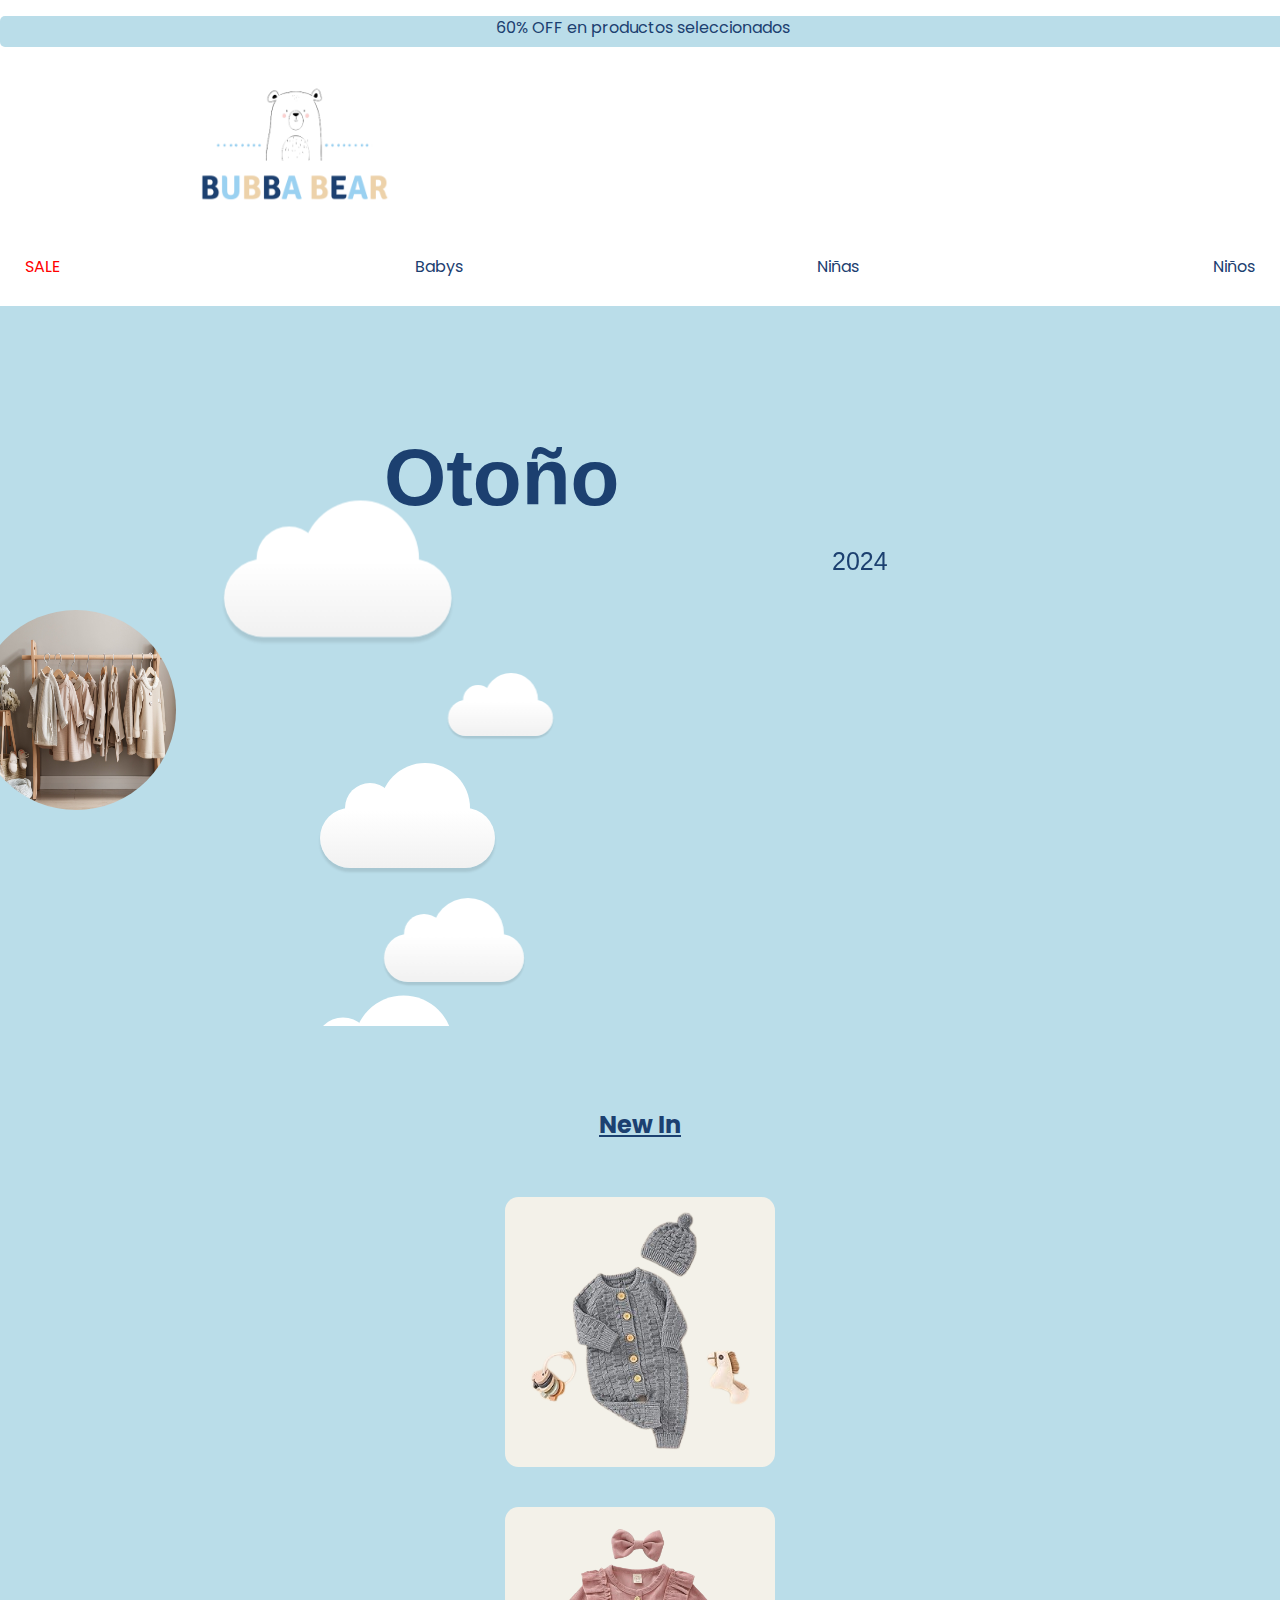
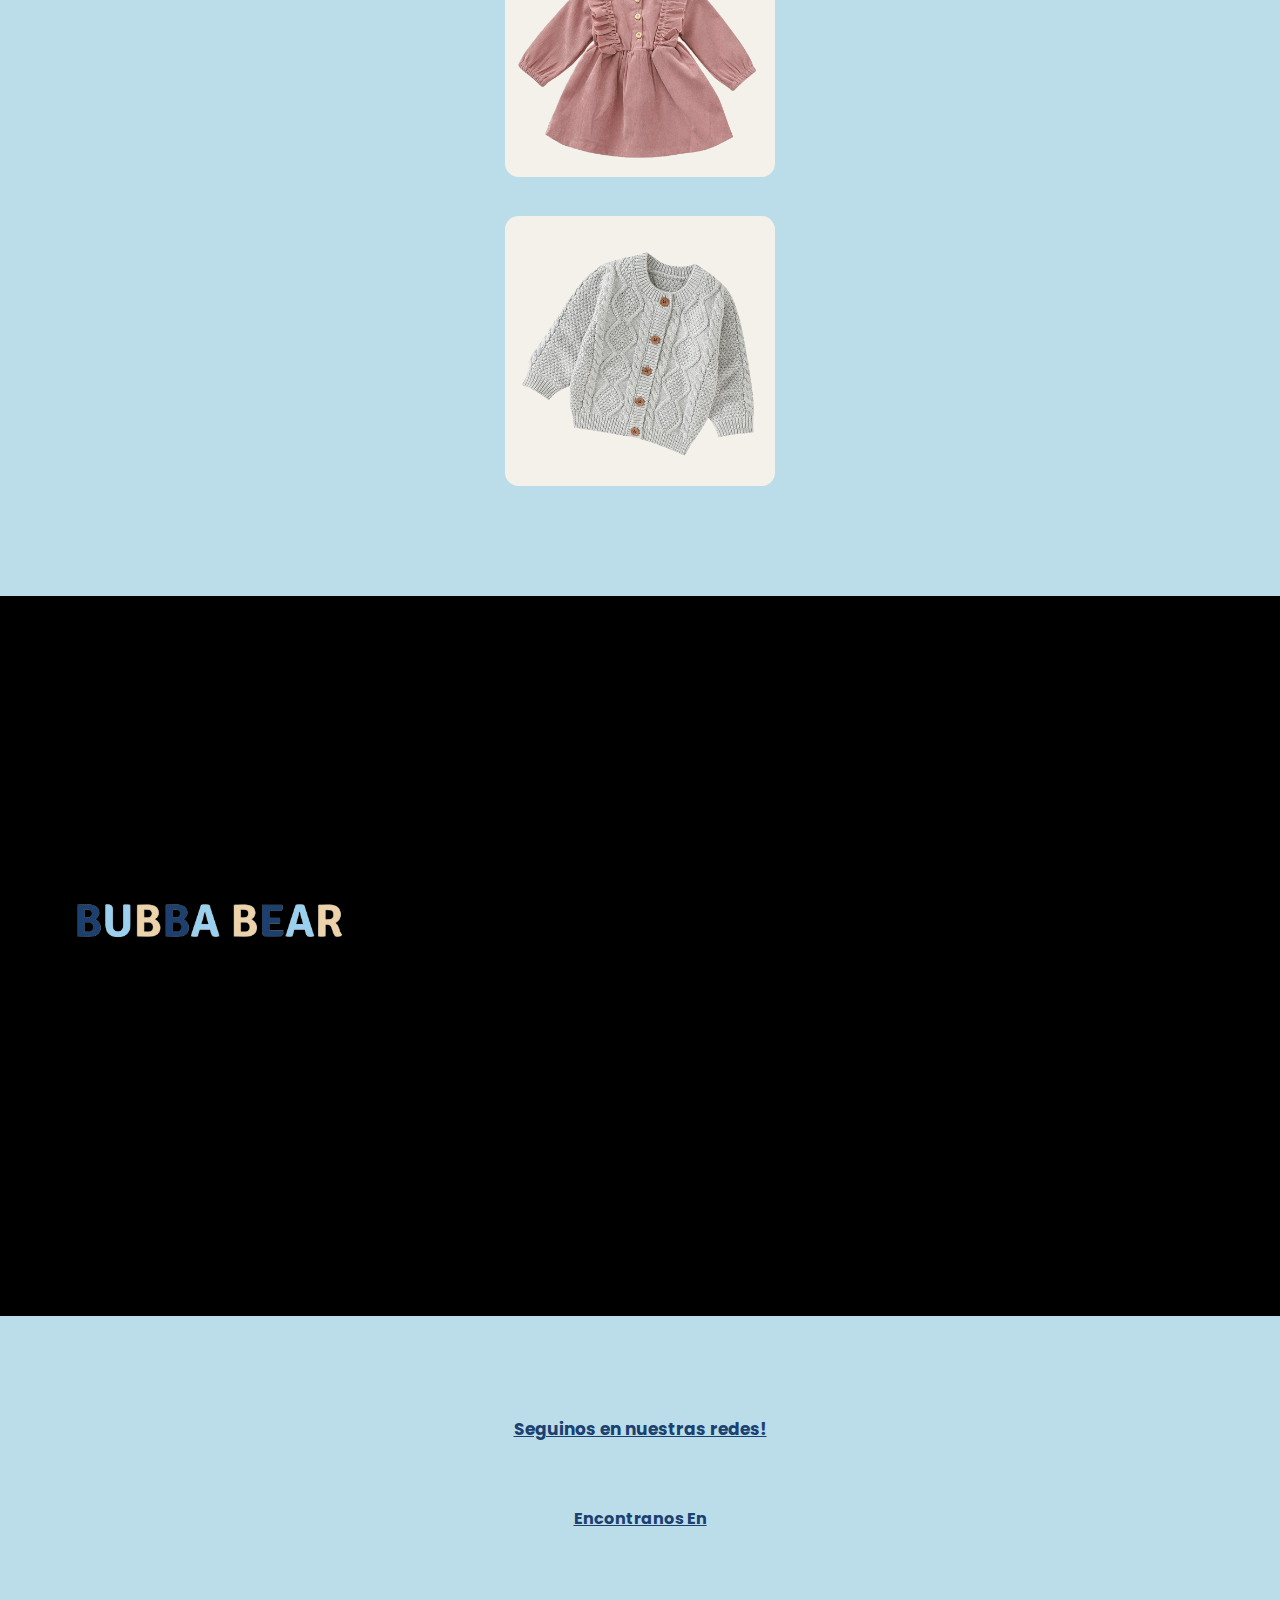
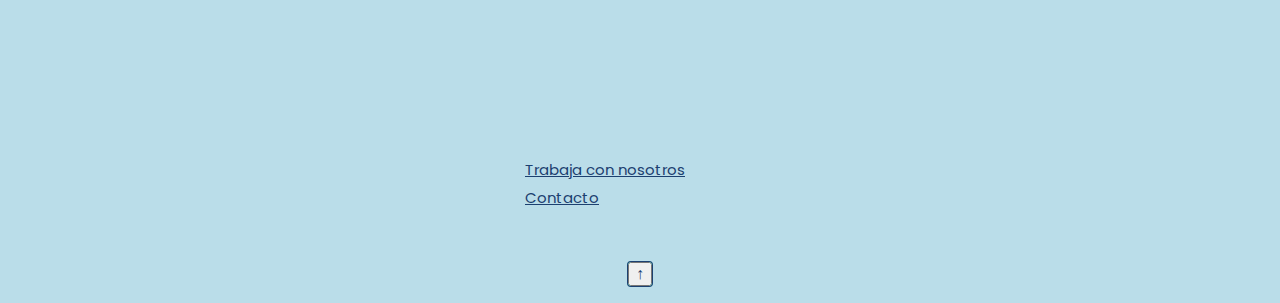
==== index.html @ dec830cc "Formulario listo" ====
<!DOCTYPE html>
<html lang="es">
<head>
    <meta charset="UTF-8">
    <meta name="viewport" content="width=device-width, initial-scale=1.0">
    <meta name="keywords" content="Ropa de niños, Ropa de bebés, Camperas, Accesorios de bebé, Sale, Otoño2024">
    <meta name="description" content="Bubba Bear es un negocio de ropa para niños">
    <meta name="author" content="Nadia Figueroa">

    <link rel="stylesheet" href="normalize.css">
    <link rel="stylesheet" href="style.css">

    <link href="https://fonts.cdnfonts.com/css/jasmitha-script" rel="stylesheet">
    <link rel="stylesheet" href="https://cdnjs.cloudflare.com/ajax/libs/animate.css/4.1.1/animate.min.css">
    <link rel="stylesheet" href="https://cdnjs.cloudflare.com/ajax/libs/font-awesome/6.5.1/css/all.min.css" integrity="sha512-DTOQO9RWCH3ppGqcWaEA1BIZOC6xxalwEsw9c2QQeAIftl+Vegovlnee1c9QX4TctnWMn13TZye+giMm8e2LwA==" crossorigin="anonymous" referrerpolicy="no-referrer"/>
    <link href="https://fonts.googleapis.com/css2?family=Montserrat:wght@300&family=Poppins:wght@300&family=Protest+Strike&display=swap" rel="stylesheet">

    <title>Bubba Bear</title>
</head>
<body>
    <header>
        <p class="animate__animated animate__flash" >60% OFF en productos seleccionados</p>
         <figure>
            <img class="logo" loading="lazy" src="./img-header/osito-logo.png" alt="dibujo de oso">
         </figure>
        <ul class="nav__bar">
            <li>
                <a href="./html/Sale.html">SALE</a>
                <a href="./html/Babys.html">Babys</a>
                <a href="./html/Niñas.html">Niñas</a>
                <a href="./html/Niños.html">Niños</a>
            </li>
        </ul>
    </header>
    <main>
        <section class="section1">
            <!-- Animacion Nubes -->
             <h1 class="titulo__sec__1">Otoño</h1>
            <p class="subtitulo">2024</p>
            <figure class="container__img__sec1">
                <img class="img-ropero" loading="lazy" src="./img-section1/ropa-sec1.jpg" alt="perchero con ropa de niños">
            </figure>
                <div class="x1">
                    <div class="cloud"></div>
                </div>
            
                <div class="x2">
                    <div class="cloud"></div>
                </div>
            
                <div class="x3">
                    <div class="cloud"></div>
                </div>
            
                <div class="x4">
                    <div class="cloud"></div>
                </div>
            
                <div class="x5">
                    <div class="cloud"></div>
                </div>
        </section>
        <section class="section2">
            <figure>
                <h2 class="titulo__Sec2">New In</h2>
            </figure>
            <figure class="img__containerSec2">
                <img class="img__imgsec2__1" loading="lazy" src="./img-section2/RopaDeBebe1.png" alt="">
            </figure>
            <figure class="img__containerSec2">
                <img class="img__imgsec2__2" loading="lazy" src="./img-section2/RopaDeNiña4.png" alt="">
            </figure>
            <figure class="img__containerSec2">
                <img class="img__imgsec2__3" loading="lazy" src="./img-section2/RopaDeNiño1_.png" alt="">
            </figure>
        </section>
        <section class="section3">
            <div class="container__video">
                <img class="logo__Sec3" loading="lazy" src="./section3/osito-logo2.png" alt="Nombre del negocio">
                <video class="video__Sec3" autoplay muted loop src="./section3/Video-sec3.mp4" type="video/mp4"></video>
            </div>
        </section>
        <section class="section4">
        </section>
    </main>
    <footer class="footer">  
        <h2 class="titulo__foot">Seguinos en nuestras redes!</h2>
    <div>
        <a href="https://www.youtube.com/watch?v=KgB7yTvdaOM" target="_blank"><i class="fa-brands fa-youtube"></i></a>
        <a href="https://www.facebook.com/" target="_blank"><i class="fa-brands fa-facebook"></i></a>
        <a href="https://www.instagram.com/" target="_blank"><i class="fa-brands fa-instagram"></i></a>
    </div>

    <div>
    <h2 class="titulo__foot2">Encontranos En</h2>
    <iframe class="mapa__foot" src="https://www.google.com/maps/embed?pb=!1m18!1m12!1m3!1d3284.0111257415133!2d-58.413564624259735!3d-34.603880172954305!2m3!1f0!2f0!3f0!3m2!1i1024!2i768!4f13.1!3m3!1m2!1s0x95bcca8c854bd13f%3A0xfc0cf5c054da4aa1!2sAbasto%20Shopping!5e0!3m2!1ses!2sar!4v1707220405236!5m2!1ses!2sar" style="border:0;" allowfullscreen="" loading="lazy" referrerpolicy="no-referrer-when-downgrade"></iframe>
    </div>

        <ul>
        <li  class="list__foot">   
        <a href="html/form-Trabajo.html" target="_blank">Trabaja con nosotros</a>
        <a href="https://www.whatsapp.com/" target="_blank">Contacto</a>
        </li>
        </ul>

        <figure class="container__btn"><a href="./index.html"><button>↑</button></a></figure>
    </footer>
</body>
</html>
---- style.css ----
@import url(./normalize.css);
@import url(./css/MobileFirst.css);



:root{
    --color-primary: #1C4070;
    --color-secundary:rgb(186, 221, 233);
    --color-terciary:#EDD2AA;
    --color-4: white;
    --color-5: #f3f1e9;
    font-family: 'Poppins', sans-serif;
    scroll-behavior: smooth;
}
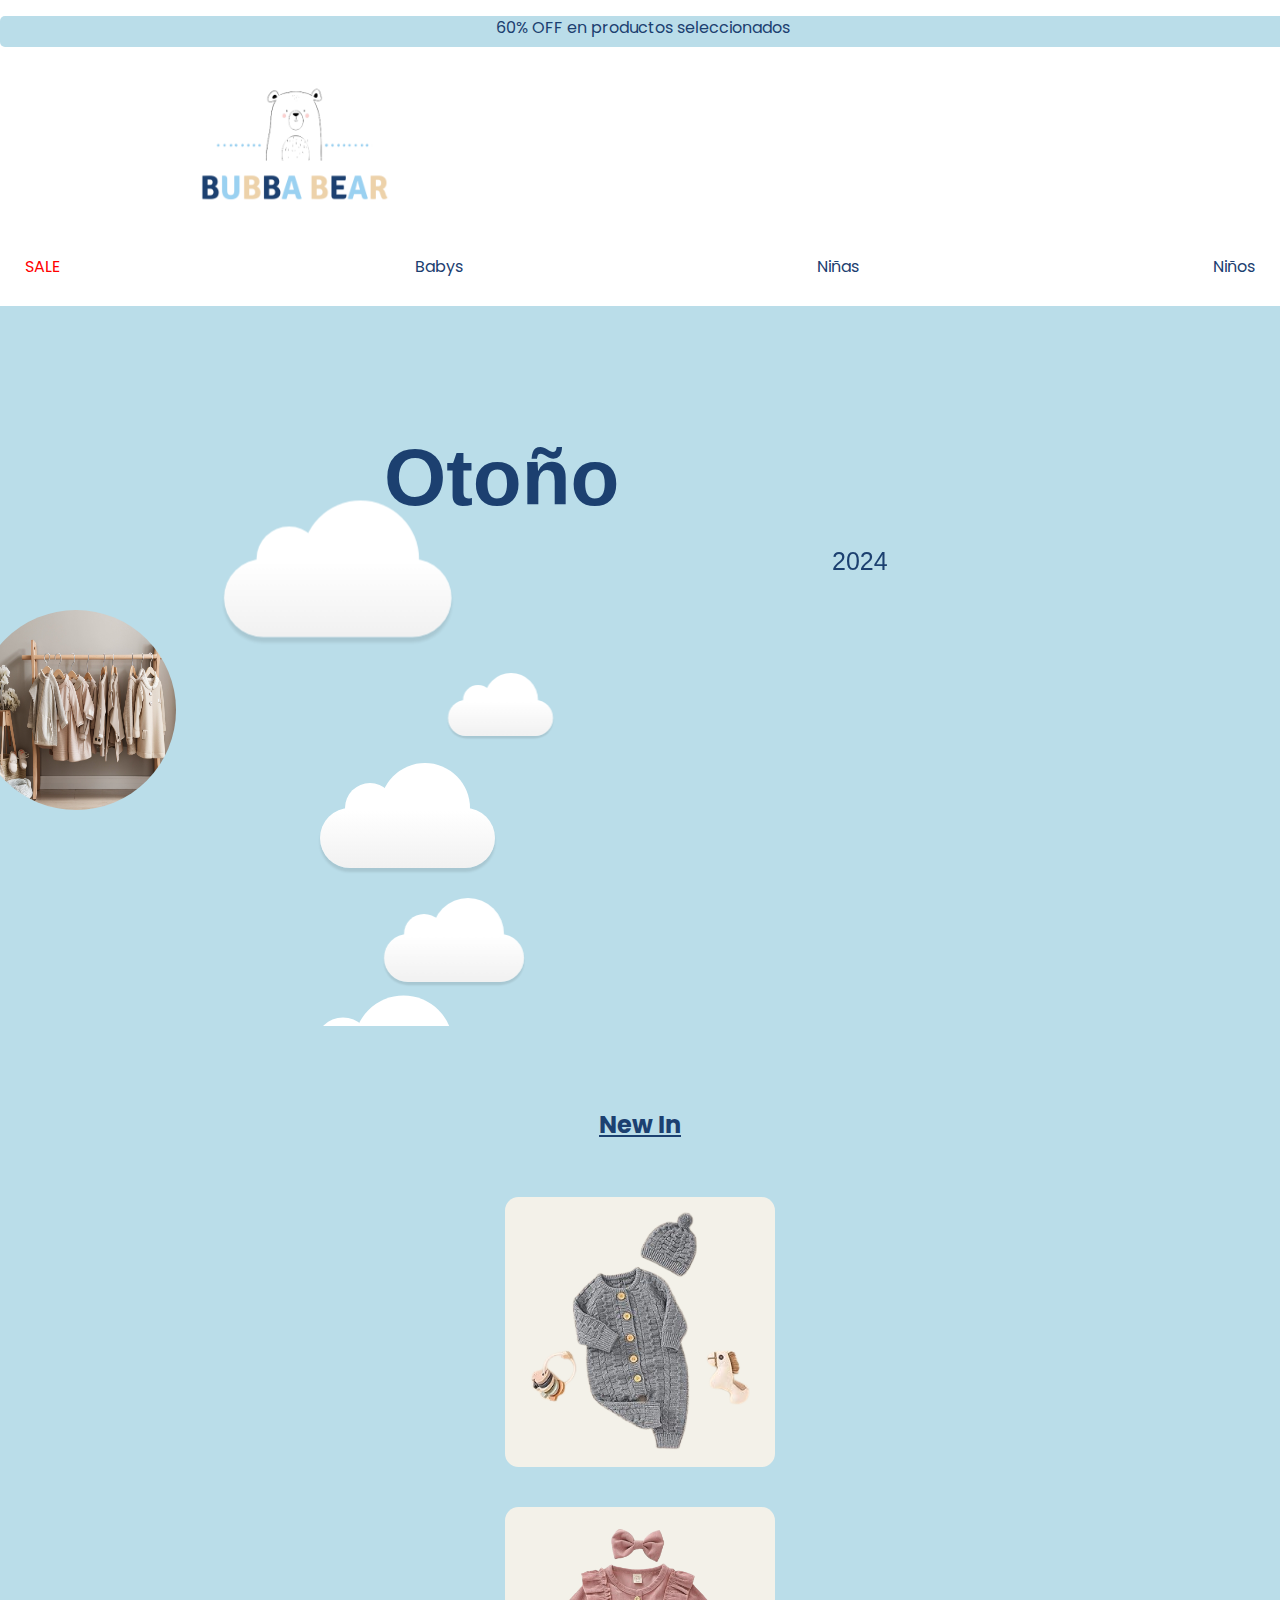
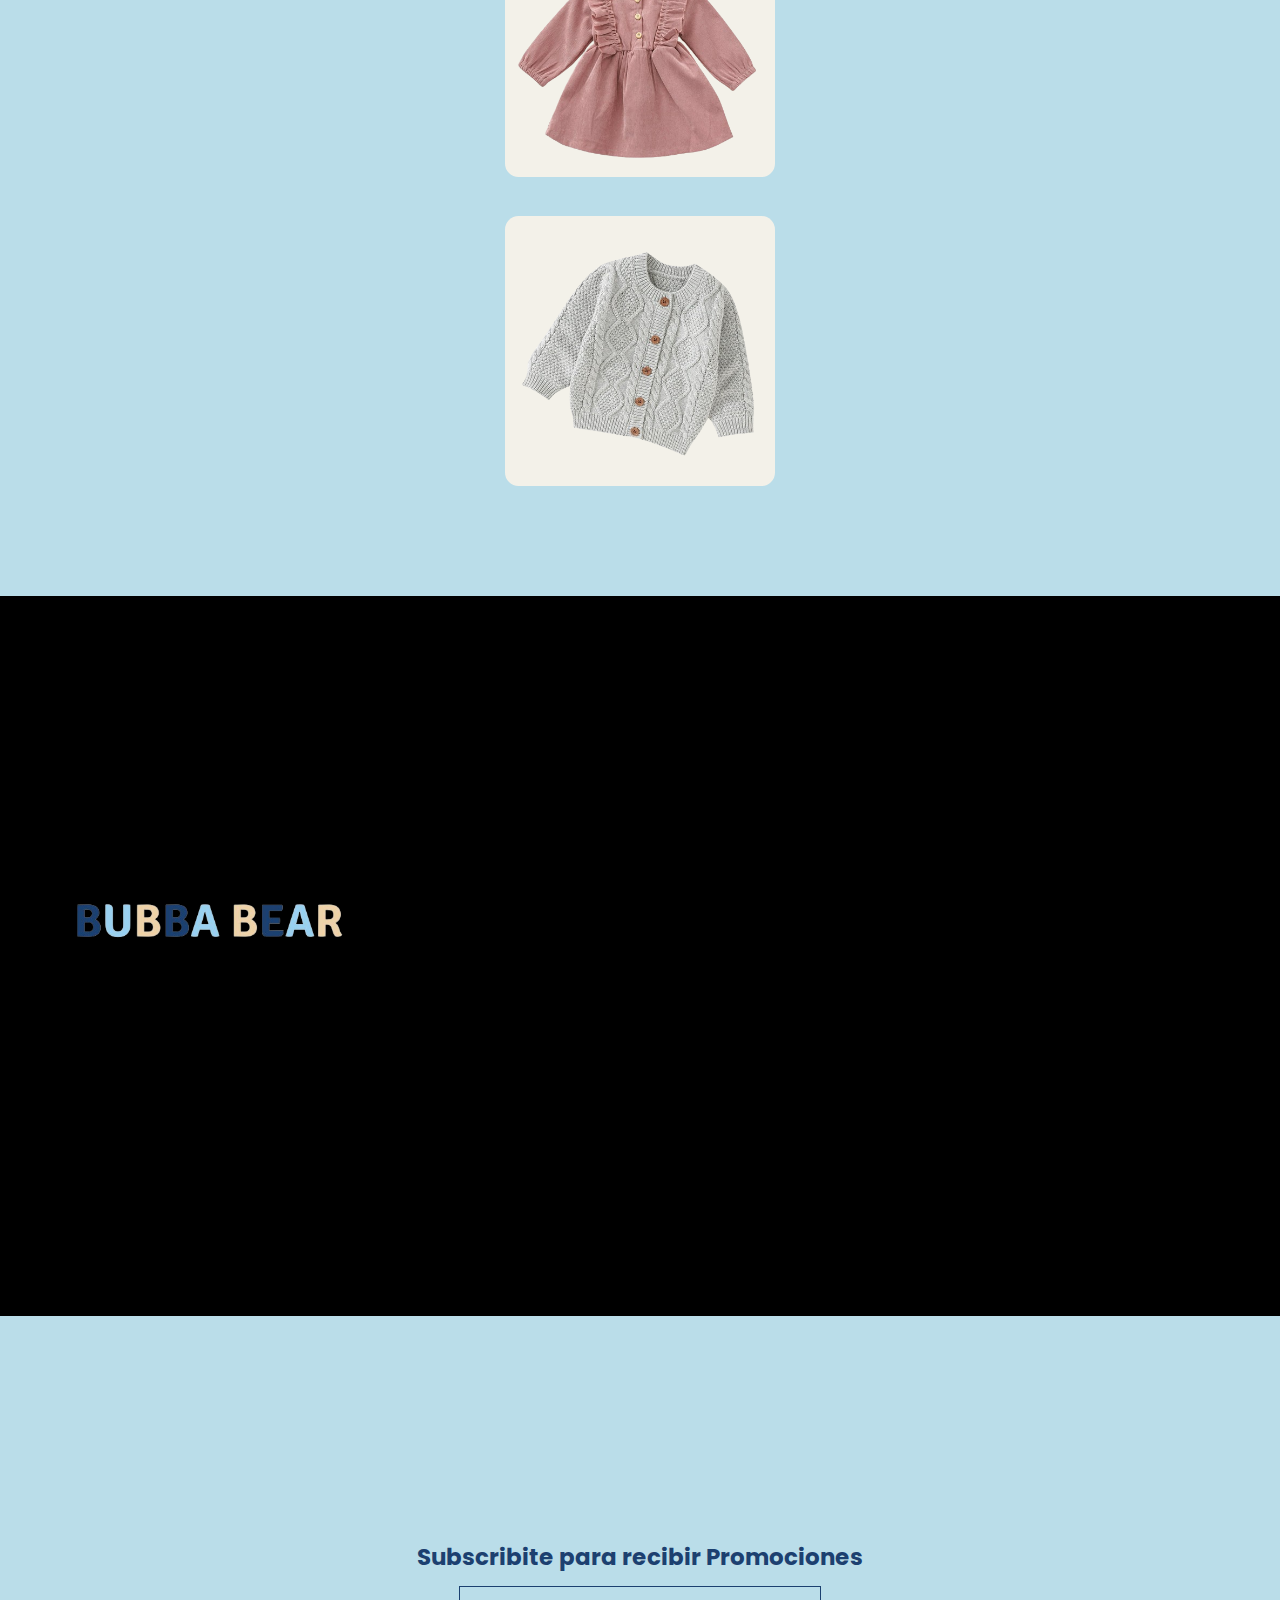
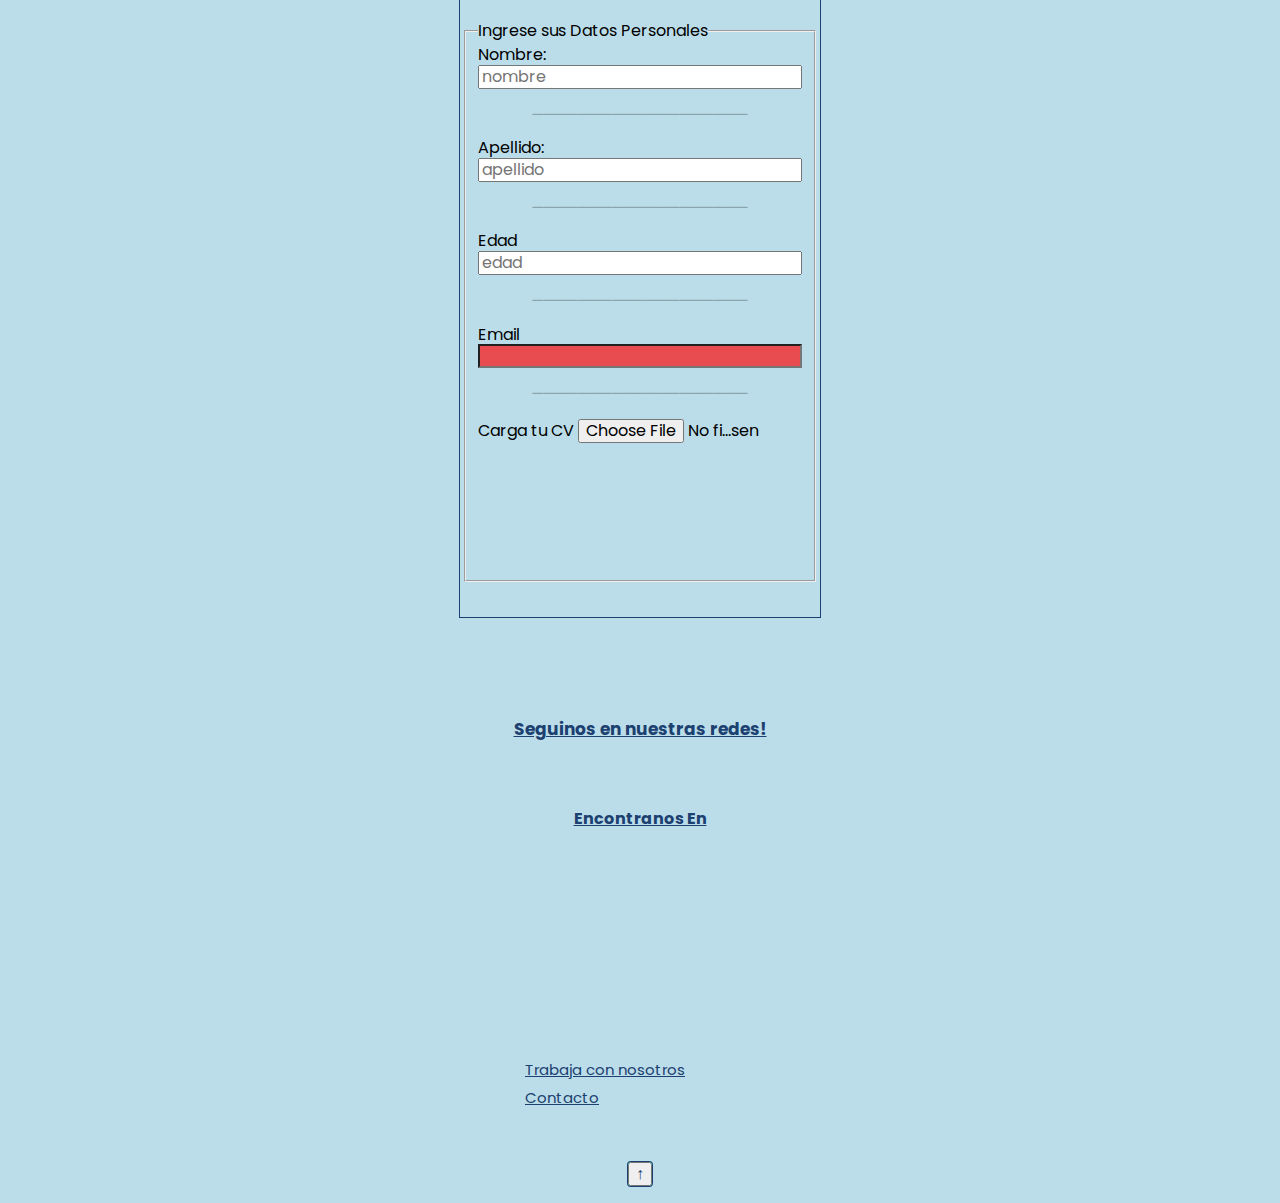
==== commit a1e5786c: "MobileFirstListo" ====
--- a/index.html
+++ b/index.html
@@ -33,8 +33,9 @@
         </ul>
     </header>
     <main>
+
+        <!-- SECCION 1 OTOÑO 2024 CON ANIMACION -->
         <section class="section1">
-            <!-- Animacion Nubes -->
              <h1 class="titulo__sec__1">Otoño</h1>
             <p class="subtitulo">2024</p>
             <figure class="container__img__sec1">
@@ -60,6 +61,8 @@
                     <div class="cloud"></div>
                 </div>
         </section>
+
+        <!-- SECCION 2 IMAGENES DE ROPA DE OTOÑO -->
         <section class="section2">
             <figure>
                 <h2 class="titulo__Sec2">New In</h2>
@@ -74,15 +77,42 @@
                 <img class="img__imgsec2__3" loading="lazy" src="./img-section2/RopaDeNiño1_.png" alt="">
             </figure>
         </section>
+        <!-- SECCION 3 VIDEO CON LOGO -->
         <section class="section3">
             <div class="container__video">
                 <img class="logo__Sec3" loading="lazy" src="./section3/osito-logo2.png" alt="Nombre del negocio">
                 <video class="video__Sec3" autoplay muted loop src="./section3/Video-sec3.mp4" type="video/mp4"></video>
             </div>
         </section>
-        <section class="section4">
+        <!-- SECCION 4 FORMULARIO -->
+        <section>
+        <div class="section4">
+            <h1>Subscribite para recibir Promociones</h1>
+        <form>
+            <fieldset class="contenido__form">
+
+                <legend>Ingrese sus Datos Personales</legend>
+
+                <label for="nombre">Nombre:</label>
+                <input type="text" placeholder="nombre" maxlength="20"/>
+                <p>───────────────────</p>
+                <label for="apellido">Apellido:</label>
+                <input type="text" placeholder="apellido" maxlength="20"/>
+                <p>───────────────────</p>
+                <label for="edad">Edad</label>
+                <input type="text" placeholder="edad" maxlength="20"/>
+                <p>───────────────────</p>
+                <label for="email">Email</label>
+                <input  class="email"  type="email" name="email"  placeholder="" required>
+                <p>───────────────────</p>
+                <label for="archivos">Carga tu CV</label>
+                <input class="archivo" type="file" name="archivos" placeholder="CV" />
+            </fieldset>
+        </form>
+        </div>
         </section>
     </main>
+    <!-- FOOTER -->
     <footer class="footer">  
         <h2 class="titulo__foot">Seguinos en nuestras redes!</h2>
     <div>
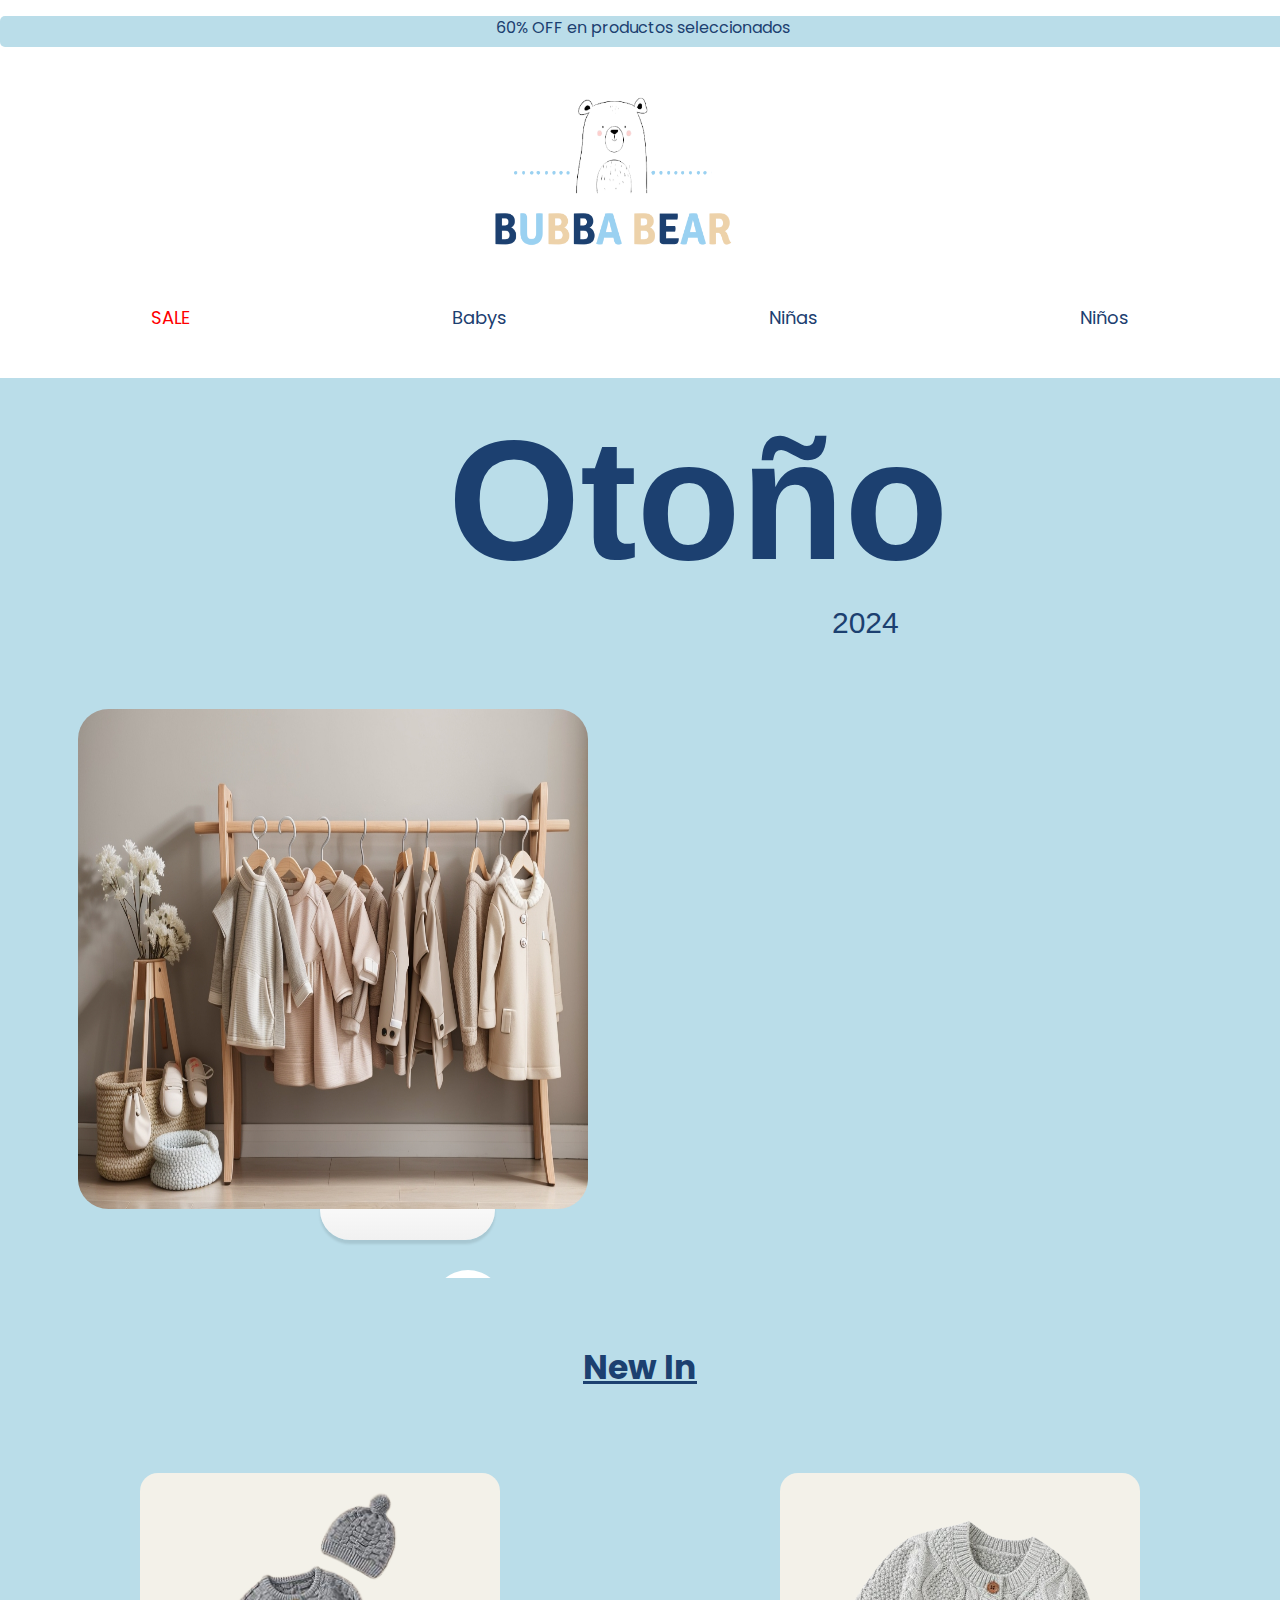
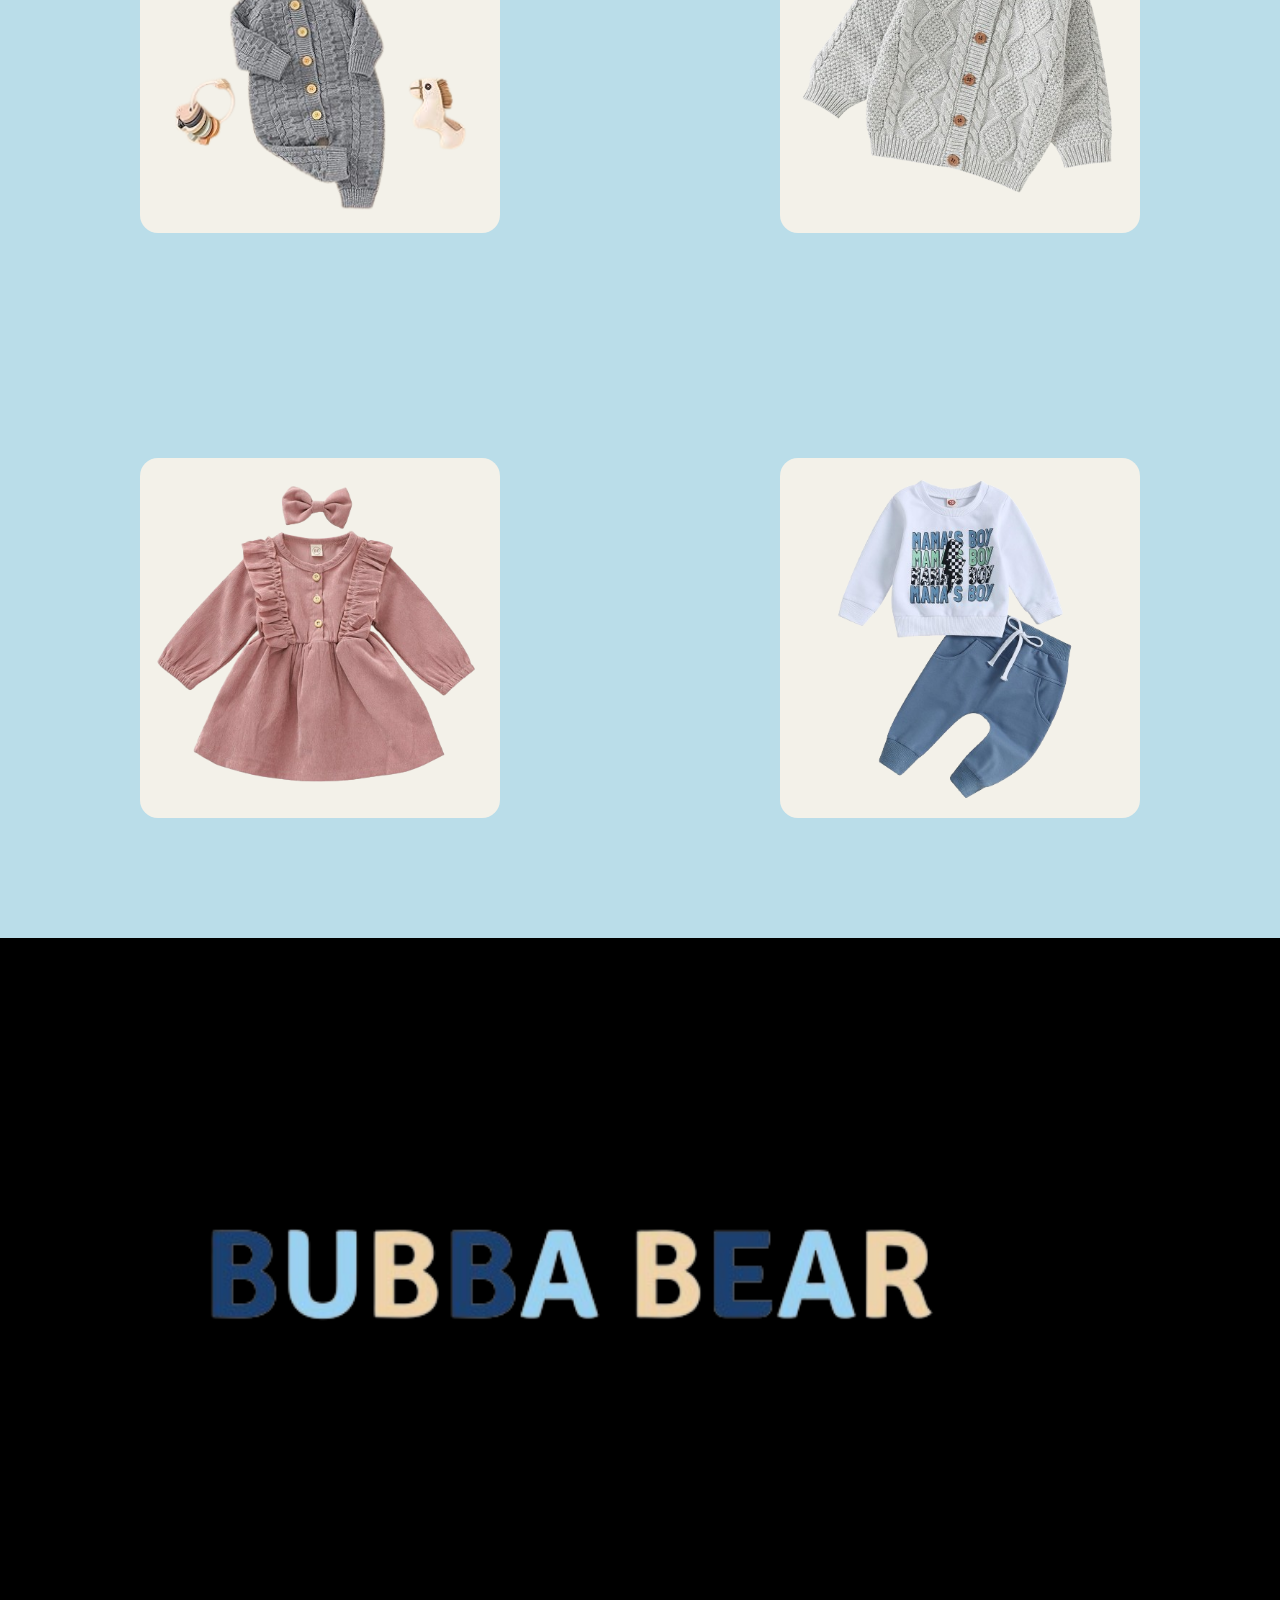
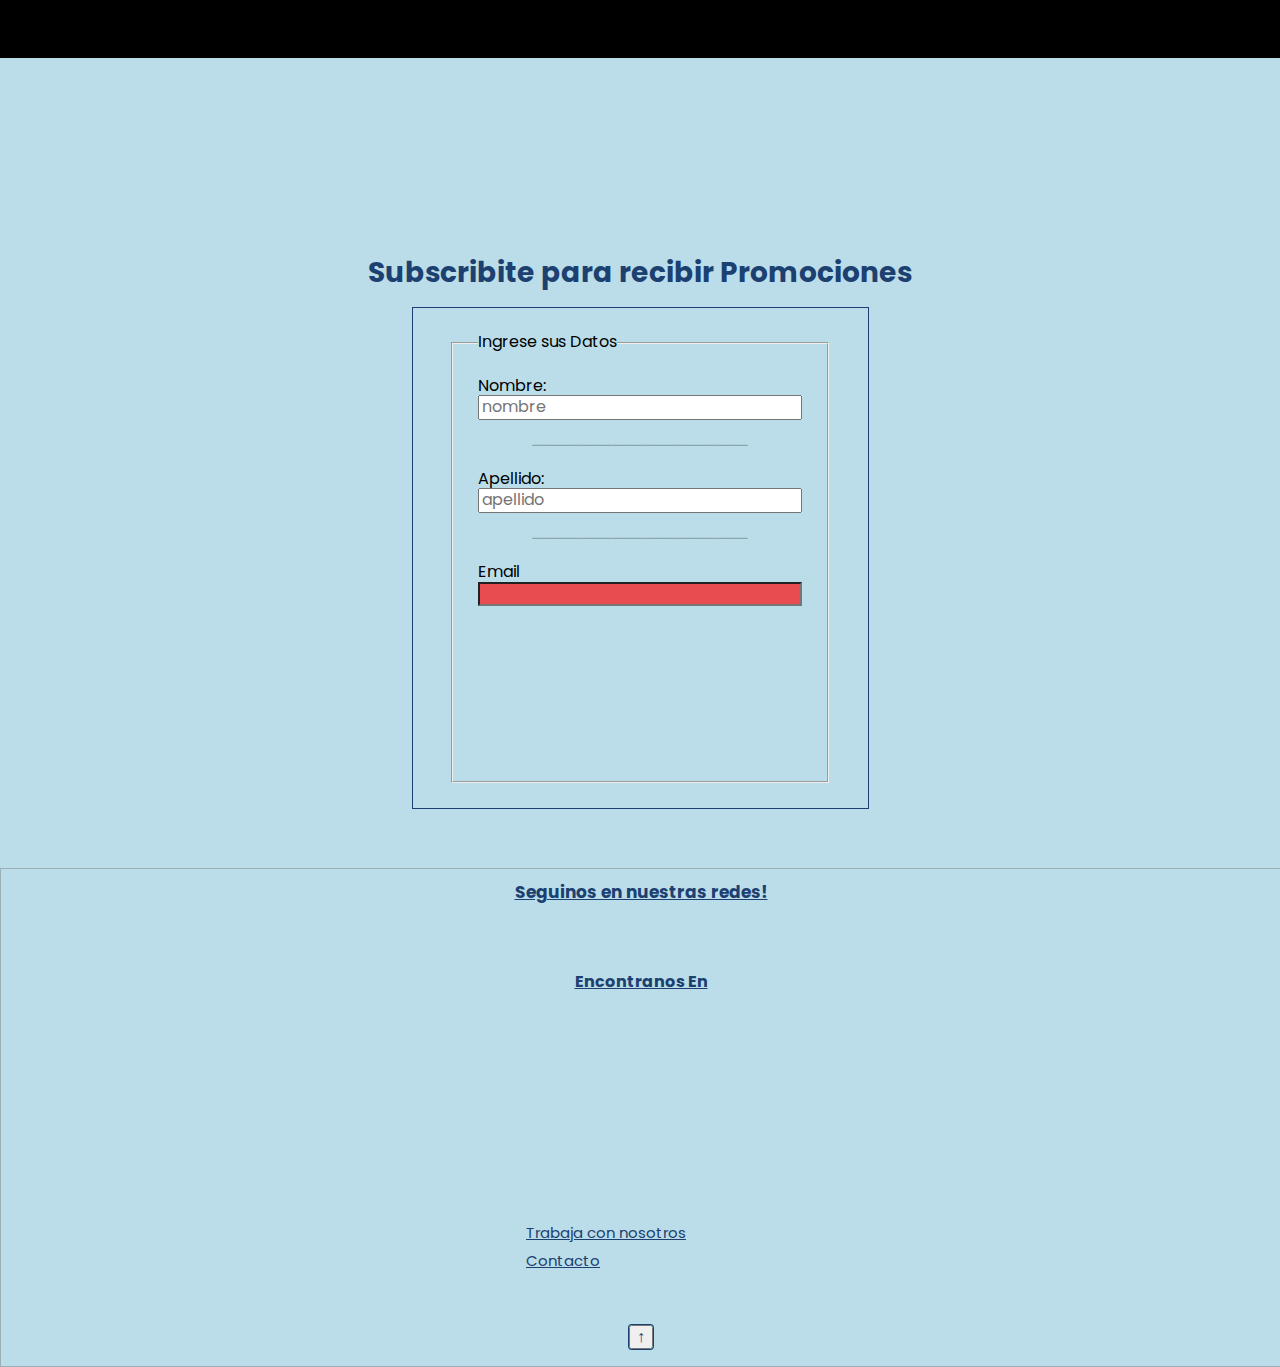
==== commit 9978e4d8: "Proyecto casi listo" ====
--- a/index.html
+++ b/index.html
@@ -9,7 +9,6 @@
 
     <link rel="stylesheet" href="normalize.css">
     <link rel="stylesheet" href="style.css">
-
     <link href="https://fonts.cdnfonts.com/css/jasmitha-script" rel="stylesheet">
     <link rel="stylesheet" href="https://cdnjs.cloudflare.com/ajax/libs/animate.css/4.1.1/animate.min.css">
     <link rel="stylesheet" href="https://cdnjs.cloudflare.com/ajax/libs/font-awesome/6.5.1/css/all.min.css" integrity="sha512-DTOQO9RWCH3ppGqcWaEA1BIZOC6xxalwEsw9c2QQeAIftl+Vegovlnee1c9QX4TctnWMn13TZye+giMm8e2LwA==" crossorigin="anonymous" referrerpolicy="no-referrer"/>
@@ -24,42 +23,40 @@
             <img class="logo" loading="lazy" src="./img-header/osito-logo.png" alt="dibujo de oso">
          </figure>
         <ul class="nav__bar">
-            <li>
-                <a href="./html/Sale.html">SALE</a>
-                <a href="./html/Babys.html">Babys</a>
-                <a href="./html/Niñas.html">Niñas</a>
-                <a href="./html/Niños.html">Niños</a>
-            </li>
+        <li>
+            <a href="./html/Sale.html">SALE</a>
+            <a href="./html/Babys.html">Babys</a>
+            <a href="./html/Niñas.html">Niñas</a>
+            <a href="./html/Niños.html">Niños</a>
+        </li>
         </ul>
     </header>
     <main>
 
         <!-- SECCION 1 OTOÑO 2024 CON ANIMACION -->
         <section class="section1">
-             <h1 class="titulo__sec__1">Otoño</h1>
+            <h1 class="titulo__sec__1">Otoño</h1>
             <p class="subtitulo">2024</p>
             <figure class="container__img__sec1">
                 <img class="img-ropero" loading="lazy" src="./img-section1/ropa-sec1.jpg" alt="perchero con ropa de niños">
             </figure>
-                <div class="x1">
-                    <div class="cloud"></div>
-                </div>
+            <div class="x1">
+                <div class="cloud"></div>
+            </div>
+            <div class="x2">
+                <div class="cloud"></div>
+            </div>
+            <div class="x3">
+                <div class="cloud"></div>
+            </div>
             
-                <div class="x2">
-                    <div class="cloud"></div>
-                </div>
+            <div class="x4">
+                <div class="cloud"></div>
+            </div>
             
-                <div class="x3">
-                    <div class="cloud"></div>
-                </div>
-            
-                <div class="x4">
-                    <div class="cloud"></div>
-                </div>
-            
-                <div class="x5">
-                    <div class="cloud"></div>
-                </div>
+            <div class="x5">
+                <div class="cloud"></div>
+            </div>
         </section>
 
         <!-- SECCION 2 IMAGENES DE ROPA DE OTOÑO -->
@@ -68,13 +65,16 @@
                 <h2 class="titulo__Sec2">New In</h2>
             </figure>
             <figure class="img__containerSec2">
-                <img class="img__imgsec2__1" loading="lazy" src="./img-section2/RopaDeBebe1.png" alt="">
+                <img class="img__imgsec2__1" loading="lazy" src="./img-section2/RopaDeBebe1.png" alt="Ropa de bebé">
             </figure>
             <figure class="img__containerSec2">
-                <img class="img__imgsec2__2" loading="lazy" src="./img-section2/RopaDeNiña4.png" alt="">
+                <img class="img__imgsec2__2" loading="lazy" src="./img-section2/RopaDeNiña4.png" alt="Ropa de Niña">
             </figure>
             <figure class="img__containerSec2">
-                <img class="img__imgsec2__3" loading="lazy" src="./img-section2/RopaDeNiño1_.png" alt="">
+                <img class="img__imgsec2__3" loading="lazy" src="./img-section2/RopaDeNiño1_.png" alt="Ropa de Niño">
+            </figure>
+            <figure class="img__containerSec2">
+                <img class="img__imgsec2__4" loading="lazy" src="./img-section2/RopaDeBebe5.png" alt="Conjunto de bebé">
             </figure>
         </section>
         <!-- SECCION 3 VIDEO CON LOGO -->
@@ -88,10 +88,9 @@
         <section>
         <div class="section4">
             <h1>Subscribite para recibir Promociones</h1>
-        <form>
-            <fieldset class="contenido__form">
-
-                <legend>Ingrese sus Datos Personales</legend>
+        <form class="frm__prom">
+            <fieldset class="contenido__form__prom">
+                <legend>Ingrese sus Datos</legend>
 
                 <label for="nombre">Nombre:</label>
                 <input type="text" placeholder="nombre" maxlength="20"/>
@@ -99,14 +98,8 @@
                 <label for="apellido">Apellido:</label>
                 <input type="text" placeholder="apellido" maxlength="20"/>
                 <p>───────────────────</p>
-                <label for="edad">Edad</label>
-                <input type="text" placeholder="edad" maxlength="20"/>
-                <p>───────────────────</p>
                 <label for="email">Email</label>
                 <input  class="email"  type="email" name="email"  placeholder="" required>
-                <p>───────────────────</p>
-                <label for="archivos">Carga tu CV</label>
-                <input class="archivo" type="file" name="archivos" placeholder="CV" />
             </fieldset>
         </form>
         </div>
@@ -120,19 +113,16 @@
         <a href="https://www.facebook.com/" target="_blank"><i class="fa-brands fa-facebook"></i></a>
         <a href="https://www.instagram.com/" target="_blank"><i class="fa-brands fa-instagram"></i></a>
     </div>
-
     <div>
     <h2 class="titulo__foot2">Encontranos En</h2>
     <iframe class="mapa__foot" src="https://www.google.com/maps/embed?pb=!1m18!1m12!1m3!1d3284.0111257415133!2d-58.413564624259735!3d-34.603880172954305!2m3!1f0!2f0!3f0!3m2!1i1024!2i768!4f13.1!3m3!1m2!1s0x95bcca8c854bd13f%3A0xfc0cf5c054da4aa1!2sAbasto%20Shopping!5e0!3m2!1ses!2sar!4v1707220405236!5m2!1ses!2sar" style="border:0;" allowfullscreen="" loading="lazy" referrerpolicy="no-referrer-when-downgrade"></iframe>
     </div>
-
         <ul>
         <li  class="list__foot">   
         <a href="html/form-Trabajo.html" target="_blank">Trabaja con nosotros</a>
         <a href="https://www.whatsapp.com/" target="_blank">Contacto</a>
         </li>
         </ul>
-
         <figure class="container__btn"><a href="./index.html"><button>↑</button></a></figure>
     </footer>
 </body>
--- a/style.css
+++ b/style.css
@@ -1,5 +1,9 @@
 @import url(./normalize.css);
-@import url(./css/MobileFirst.css);
+@import url(./MediaQueries/MobileFirst.css);
+@import url(./MediaQueries/MobileL.css);
+@import url(./MediaQueries/Tablet.css);
+@import url(./MediaQueries/Laptop.css);
+@import url(./MediaQueries/Desktop.css);
 
 
 
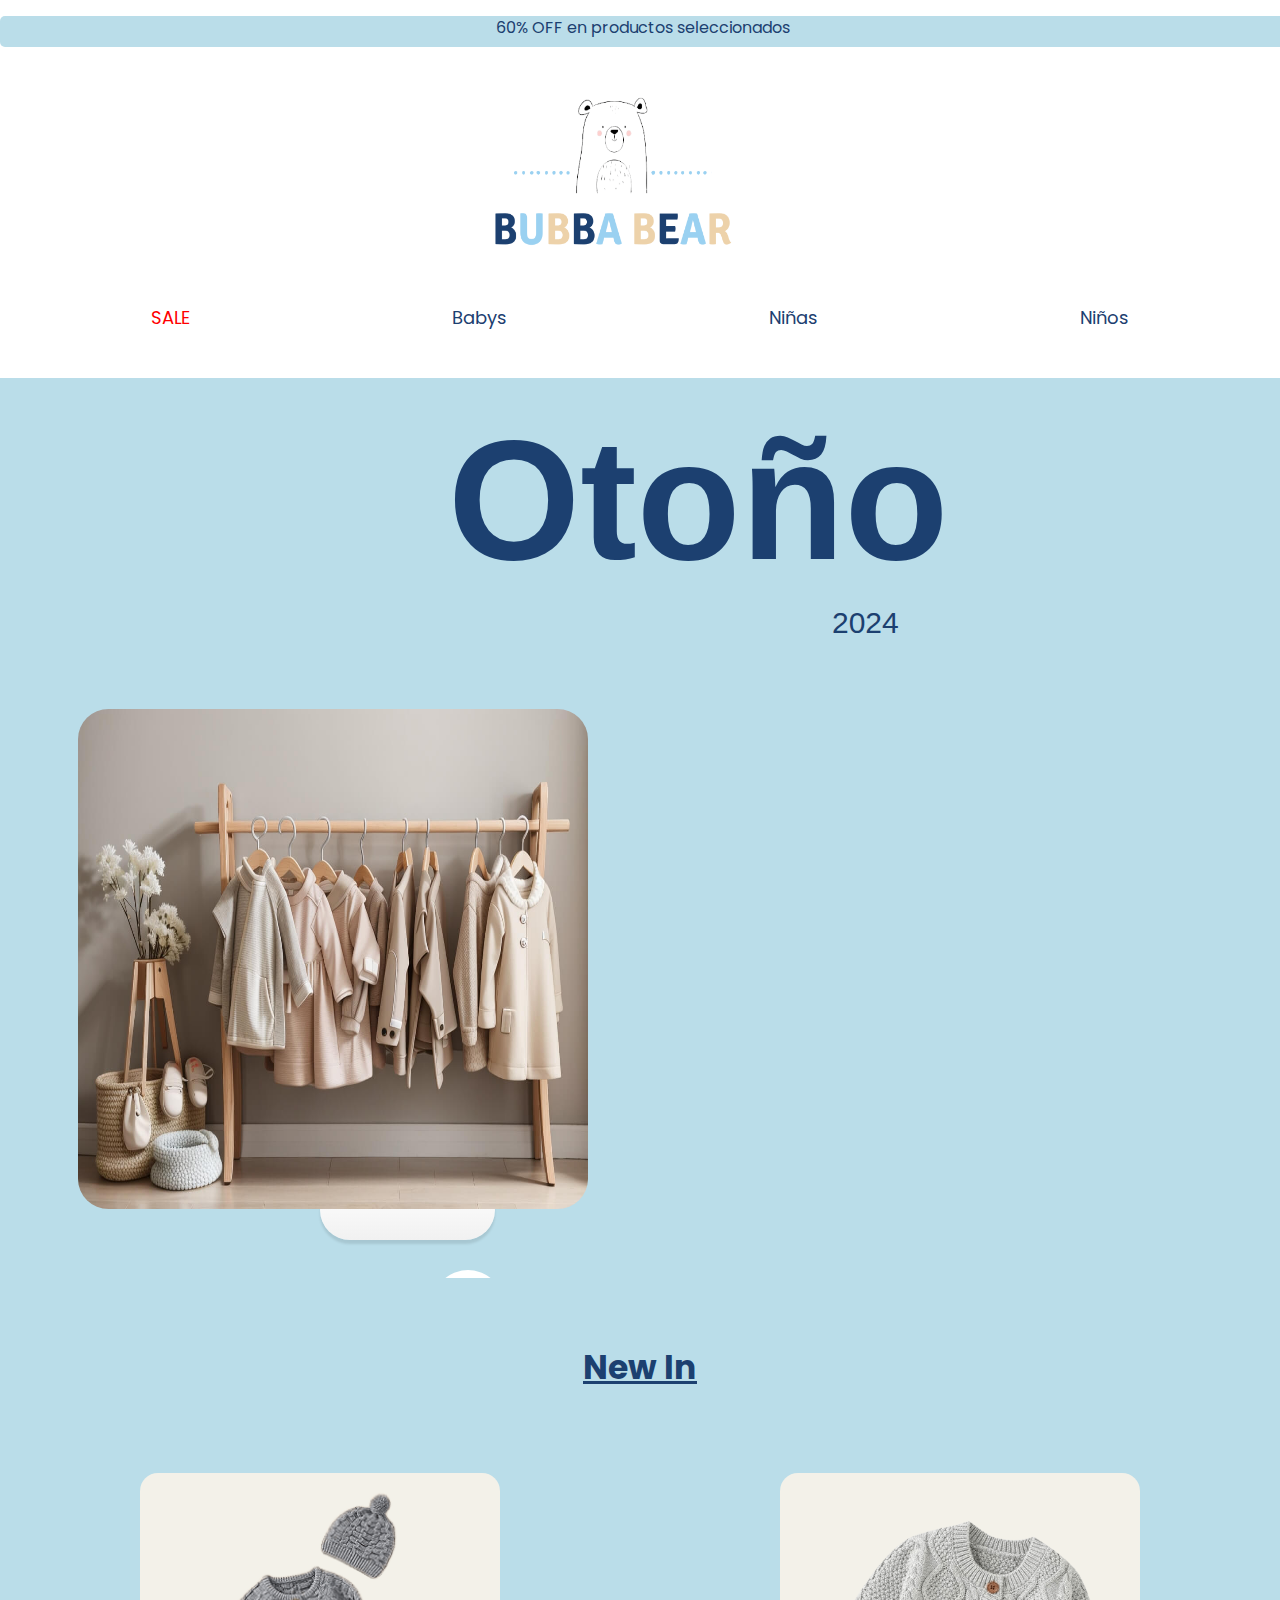
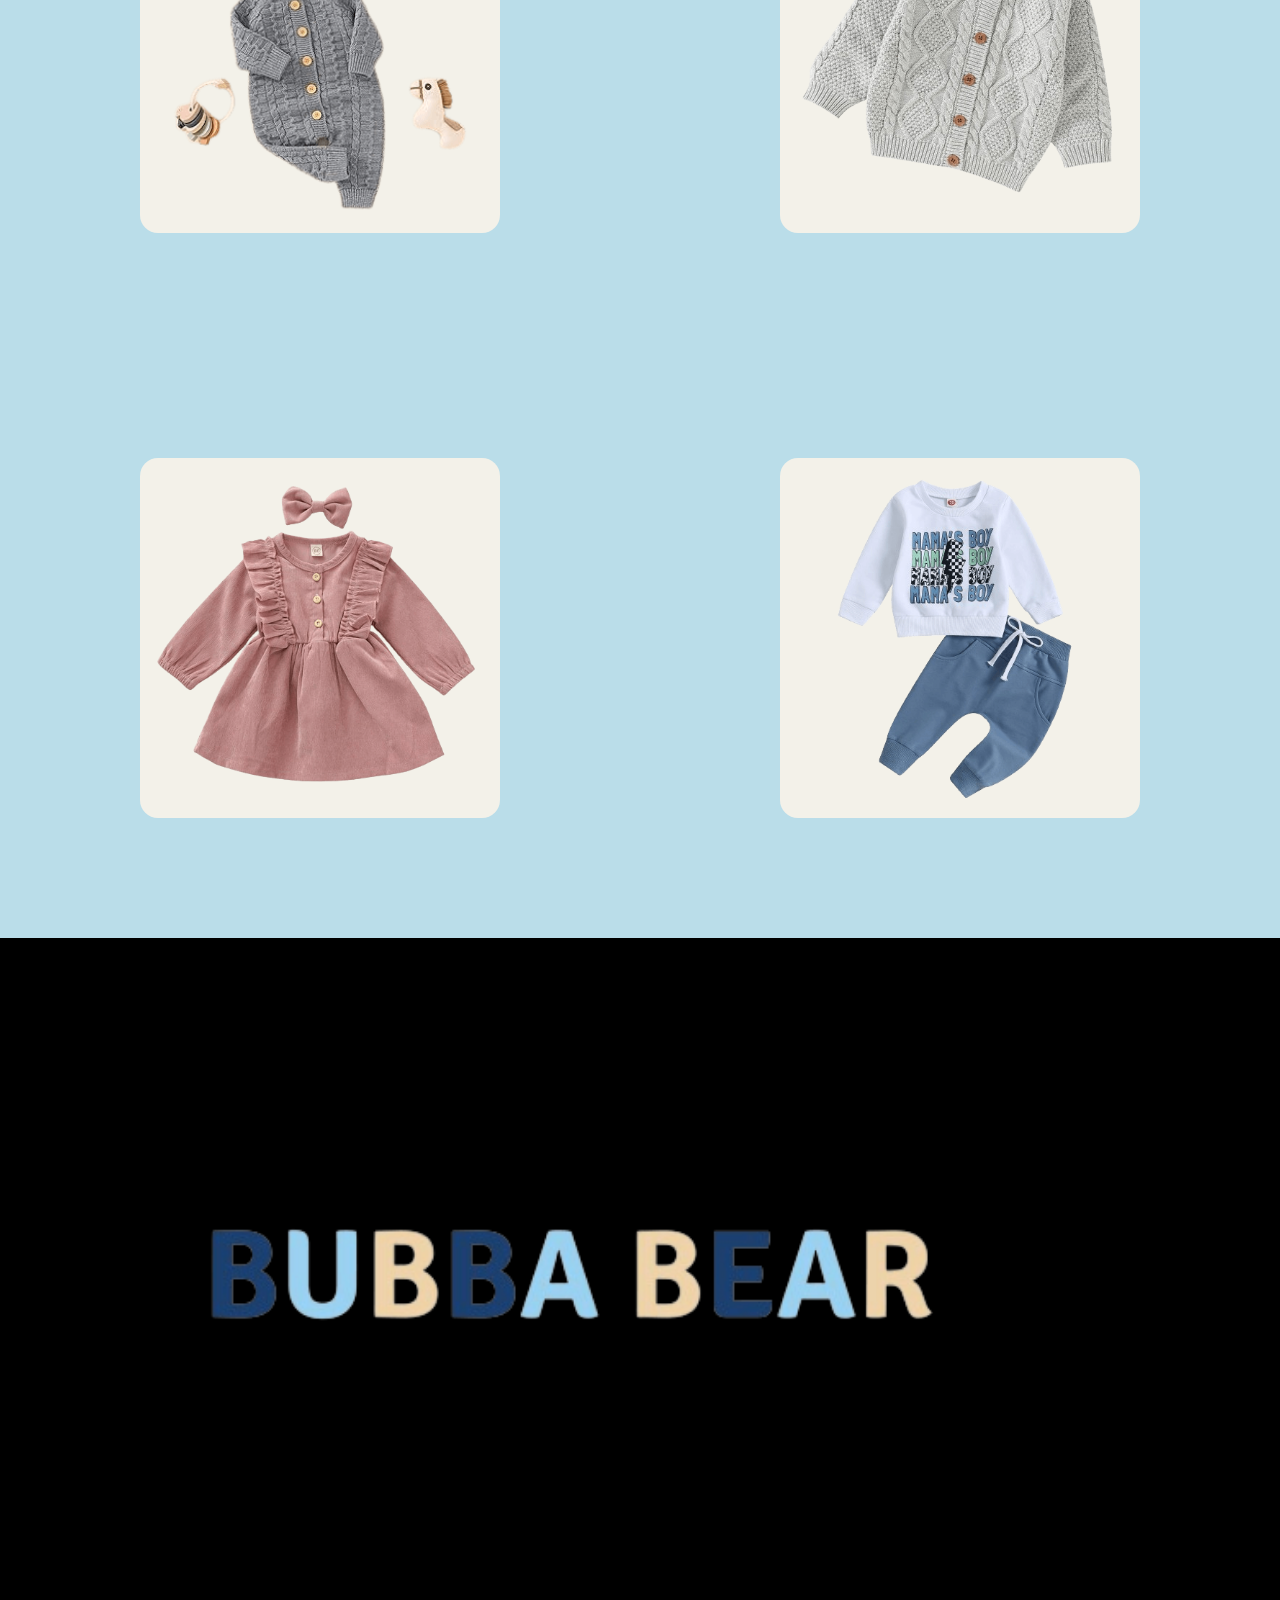
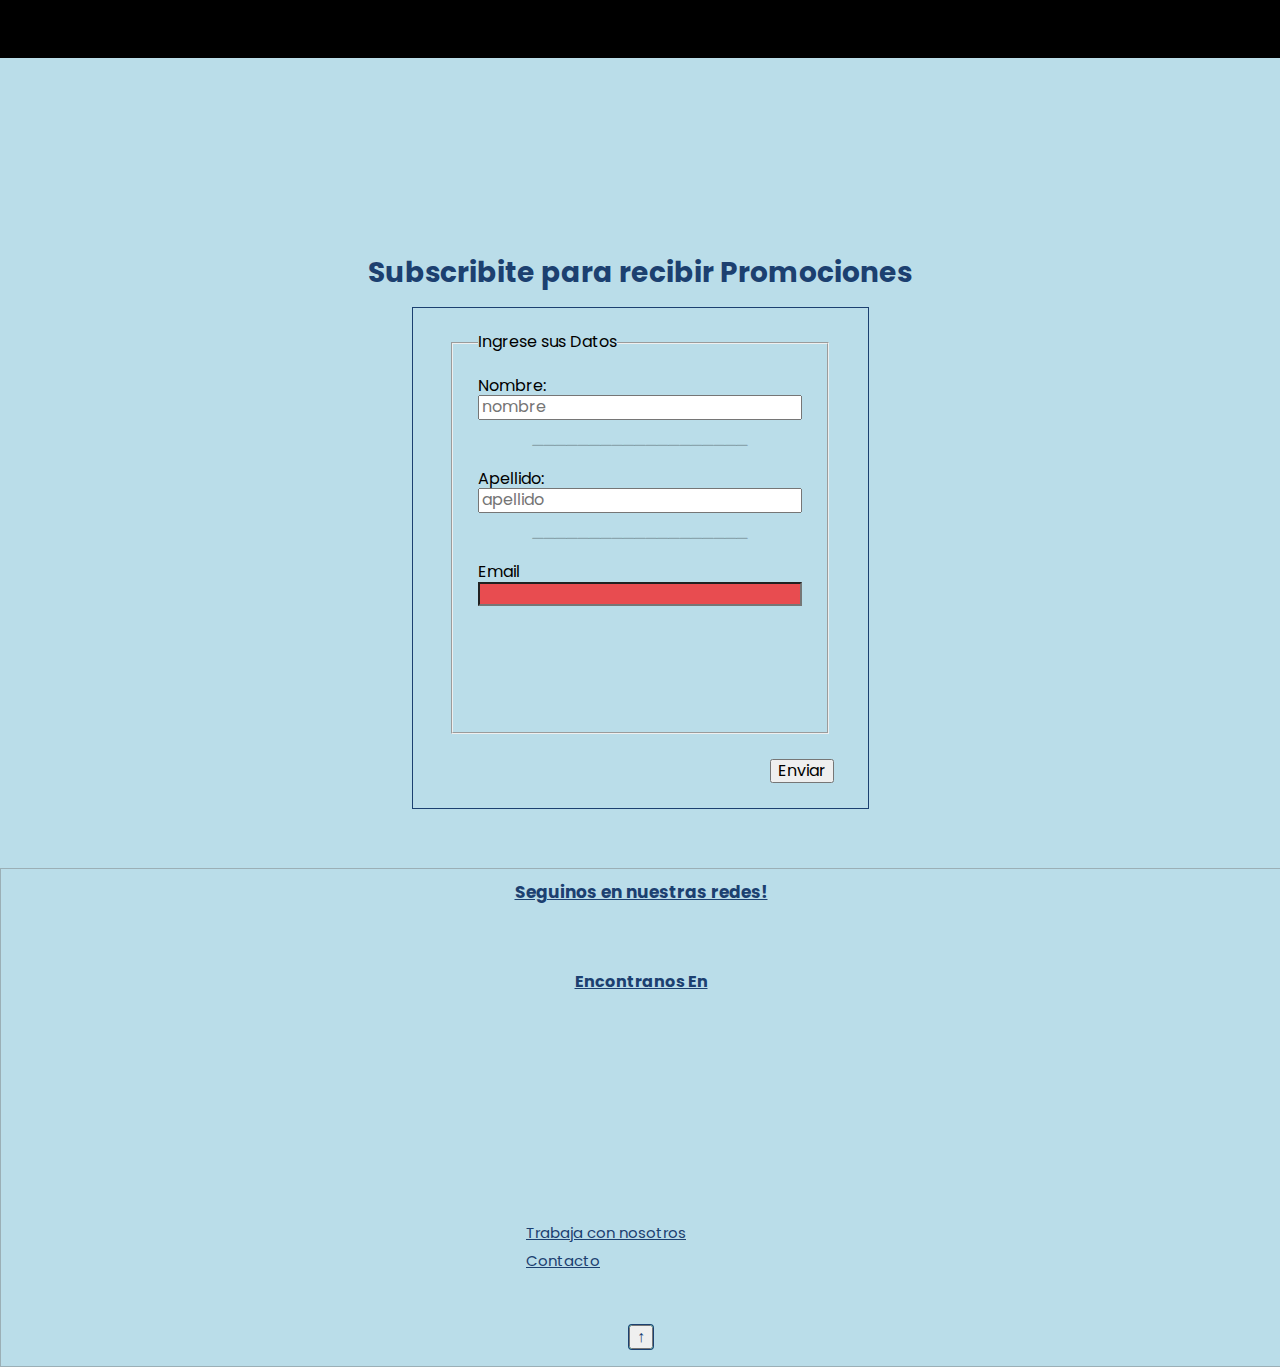
==== commit 5c20037d: "Proyecto Terminado" ====
--- a/index.html
+++ b/index.html
@@ -101,6 +101,7 @@
                 <label for="email">Email</label>
                 <input  class="email"  type="email" name="email"  placeholder="" required>
             </fieldset>
+            <button class="btn__form">Enviar</button>
         </form>
         </div>
         </section>
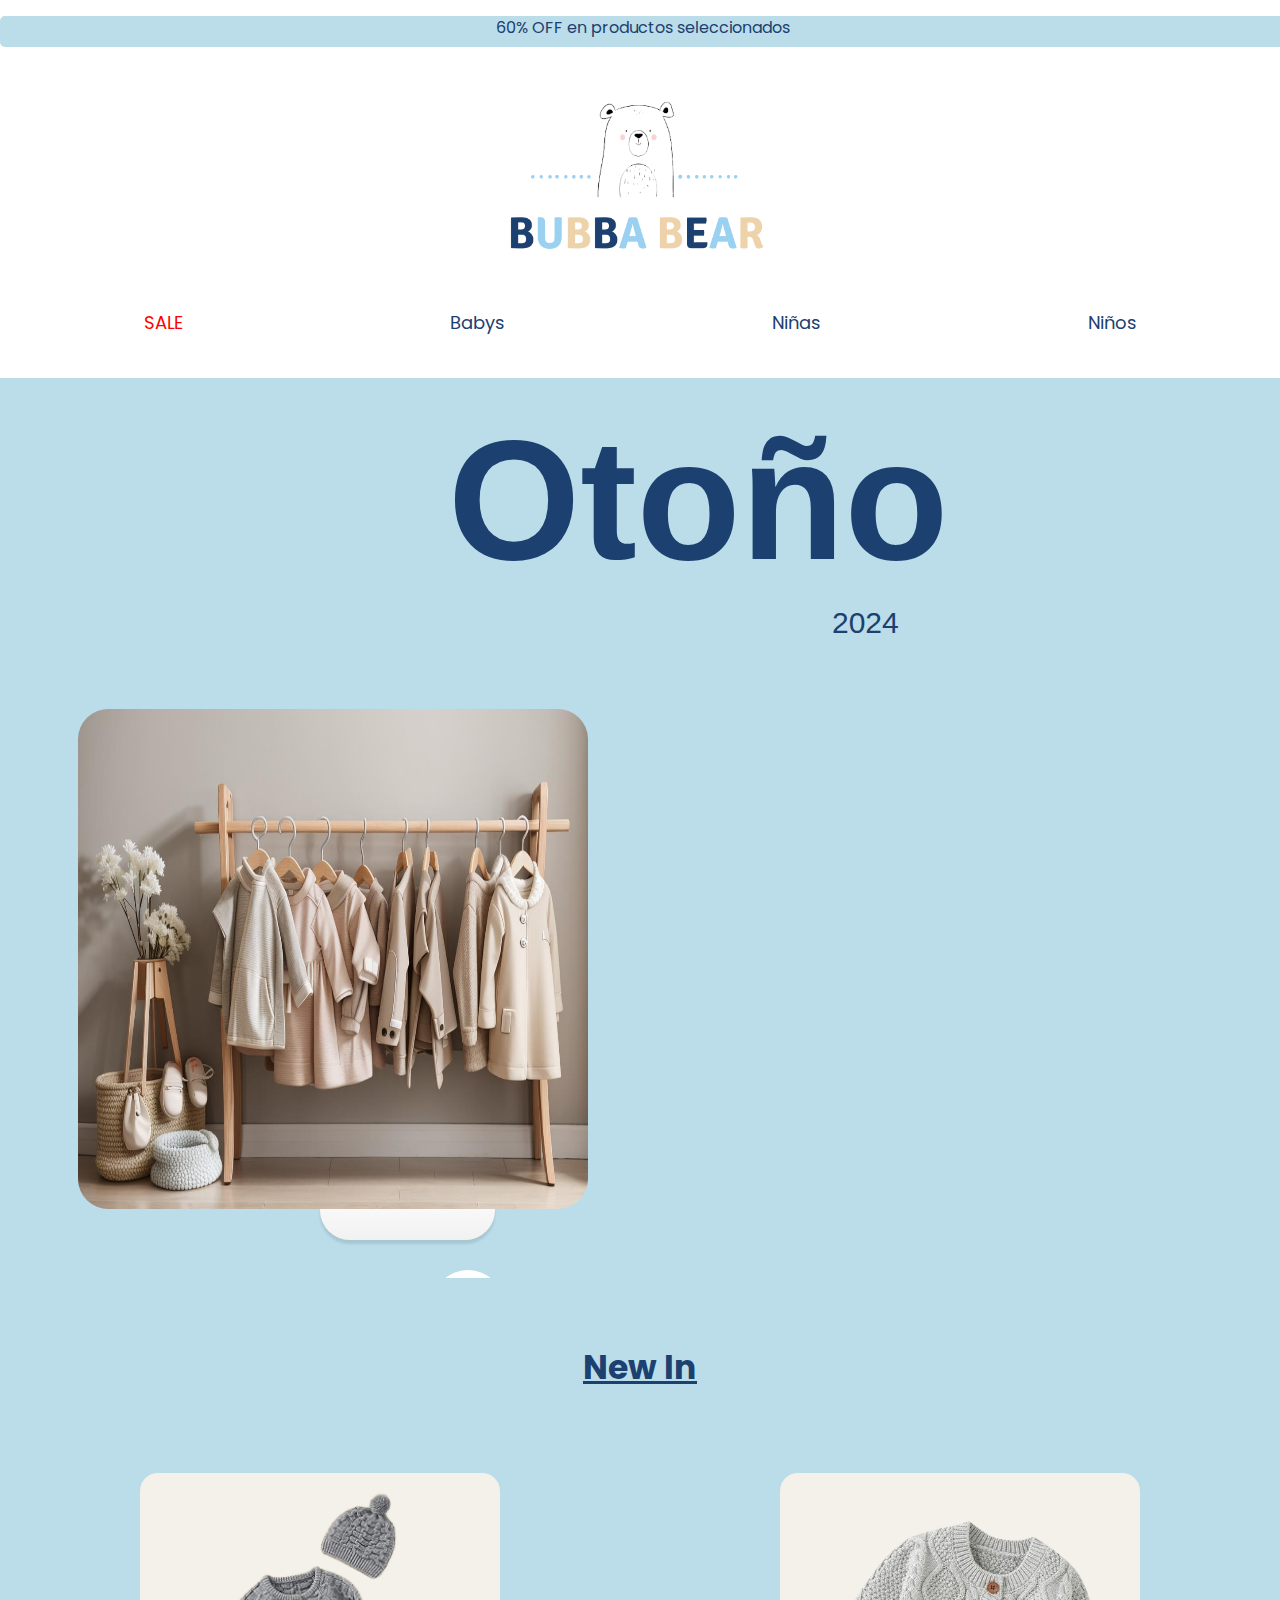
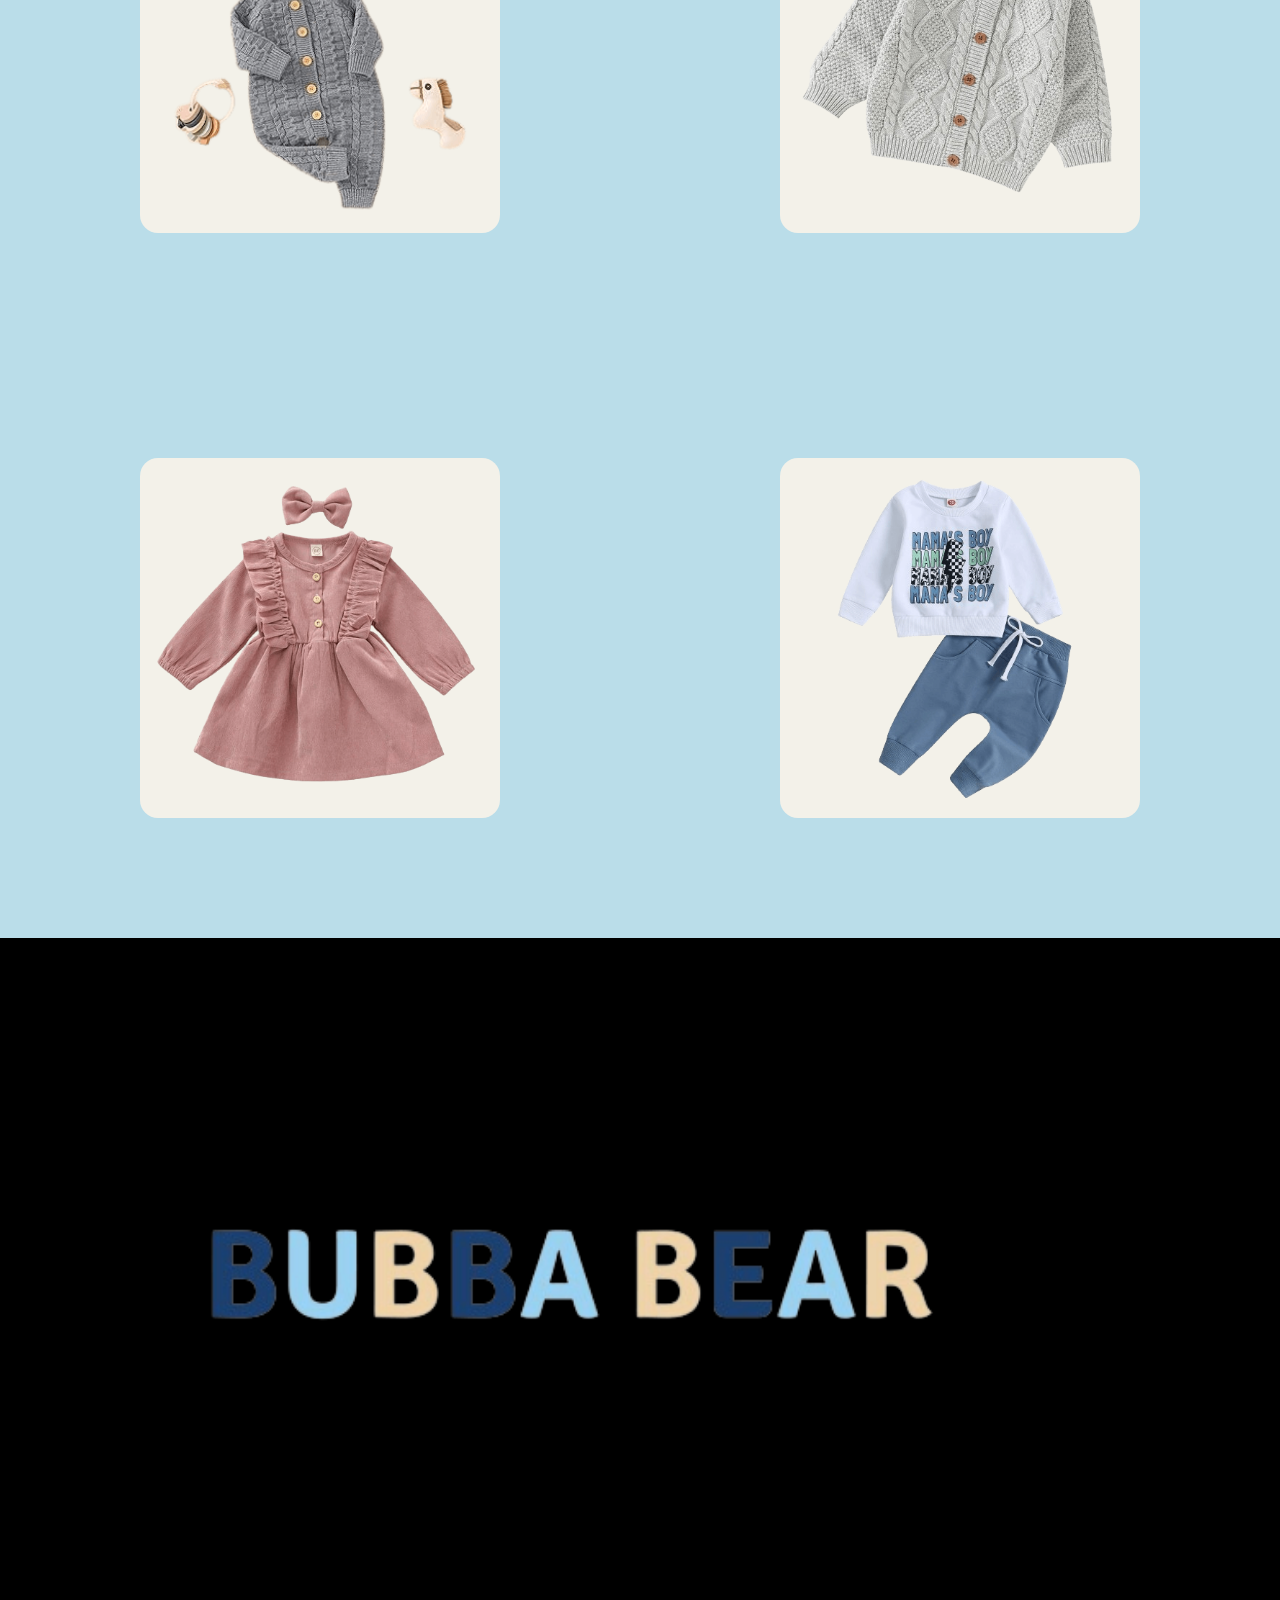
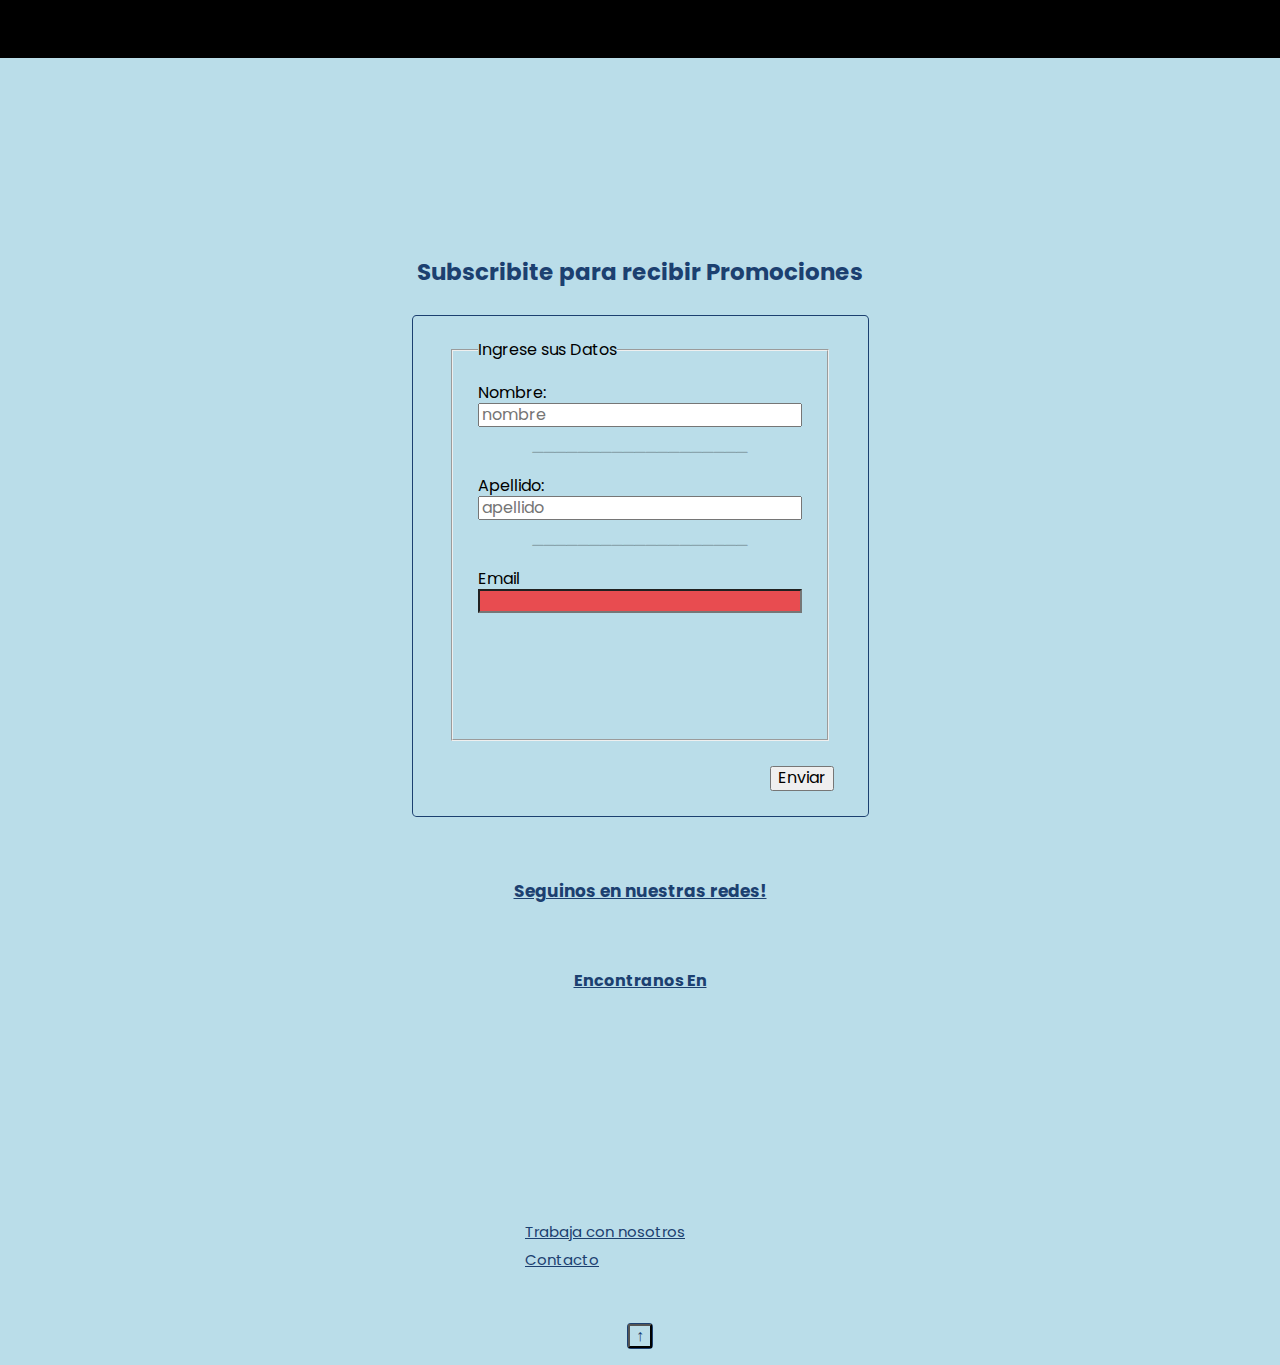
==== commit 0f9ffeb6: "Proyecto Terminado" ====
--- a/index.html
+++ b/index.html
@@ -11,18 +11,34 @@
     <link rel="stylesheet" href="style.css">
     <link href="https://fonts.cdnfonts.com/css/jasmitha-script" rel="stylesheet">
     <link rel="stylesheet" href="https://cdnjs.cloudflare.com/ajax/libs/animate.css/4.1.1/animate.min.css">
-    <link rel="stylesheet" href="https://cdnjs.cloudflare.com/ajax/libs/font-awesome/6.5.1/css/all.min.css" integrity="sha512-DTOQO9RWCH3ppGqcWaEA1BIZOC6xxalwEsw9c2QQeAIftl+Vegovlnee1c9QX4TctnWMn13TZye+giMm8e2LwA==" crossorigin="anonymous" referrerpolicy="no-referrer"/>
+    <link rel="stylesheet" href="https://cdnjs.cloudflare.com/ajax/libs/font-awesome/6.5.1/css/all.min.css" integrity="sha512-DTOQO9RWCH3ppGqcWaEA1BIZOC6xxalwEsw9c2QQeAIftl+Vegovlnee1c9QX4TctnWMn13TZye+giMm8e2LwA==" crossorigin="anonymous" referrerpolicy="no-referrer">
     <link href="https://fonts.googleapis.com/css2?family=Montserrat:wght@300&family=Poppins:wght@300&family=Protest+Strike&display=swap" rel="stylesheet">
 
     <title>Bubba Bear</title>
 </head>
 <body>
     <header>
+        <!-- PROMOCION DESCUENTO -->
         <p class="animate__animated animate__flash" >60% OFF en productos seleccionados</p>
-         <figure>
-            <img class="logo" loading="lazy" src="./img-header/osito-logo.png" alt="dibujo de oso">
-         </figure>
-        <ul class="nav__bar">
+          
+        <!-- MENU HAMBURGUESA MOBILE -->
+         <div class="nav__bar">
+            <input type="checkbox">
+            <i class="fa fa-bars"></i>
+            <i class="fa fa-times"></i>
+            <nav>
+              <ul>
+                <li><a href="./html/Sale.html">Sale</a></li>
+                <li><a href="./html/Babys.html">Babys</a></li>
+                <li><a href="./html/Niñas.html">Niñas</a></li>
+                <li><a href="./html/Niños.html">Niños</a></li>
+              </ul>
+            </nav>
+          </div>
+          <img class="logo" loading="lazy" src="./img-header/osito-logo.png" alt="dibujo de oso">
+
+          <!-- NAV BAR - DESKTOP  -->
+        <ul class="nav__bar__desktop">
         <li>
             <a href="./html/Sale.html">SALE</a>
             <a href="./html/Babys.html">Babys</a>
@@ -67,6 +83,7 @@
             <figure class="img__containerSec2">
                 <img class="img__imgsec2__1" loading="lazy" src="./img-section2/RopaDeBebe1.png" alt="Ropa de bebé">
             </figure>
+            <!-- <figure><img class="lupa__sec2" src="./img-section2/lupa.png" alt="lupa"></figure> -->
             <figure class="img__containerSec2">
                 <img class="img__imgsec2__2" loading="lazy" src="./img-section2/RopaDeNiña4.png" alt="Ropa de Niña">
             </figure>
@@ -87,19 +104,19 @@
         <!-- SECCION 4 FORMULARIO -->
         <section>
         <div class="section4">
-            <h1>Subscribite para recibir Promociones</h1>
+            <h2>Subscribite para recibir Promociones</h2>
         <form class="frm__prom">
             <fieldset class="contenido__form__prom">
                 <legend>Ingrese sus Datos</legend>
 
-                <label for="nombre">Nombre:</label>
+                <label for="nombre">Nombre:<label>
                 <input type="text" placeholder="nombre" maxlength="20"/>
                 <p>───────────────────</p>
-                <label for="apellido">Apellido:</label>
+                <label for="apellido">Apellido:<label>
                 <input type="text" placeholder="apellido" maxlength="20"/>
                 <p>───────────────────</p>
-                <label for="email">Email</label>
-                <input  class="email"  type="email" name="email"  placeholder="" required>
+                <label for="email">Email<label>
+                <input class="email"  type="email" name="email"  placeholder="" required>
             </fieldset>
             <button class="btn__form">Enviar</button>
         </form>
--- a/style.css
+++ b/style.css
@@ -14,5 +14,4 @@
     --color-4: white;
     --color-5: #f3f1e9;
     font-family: 'Poppins', sans-serif;
-    scroll-behavior: smooth;
 }
